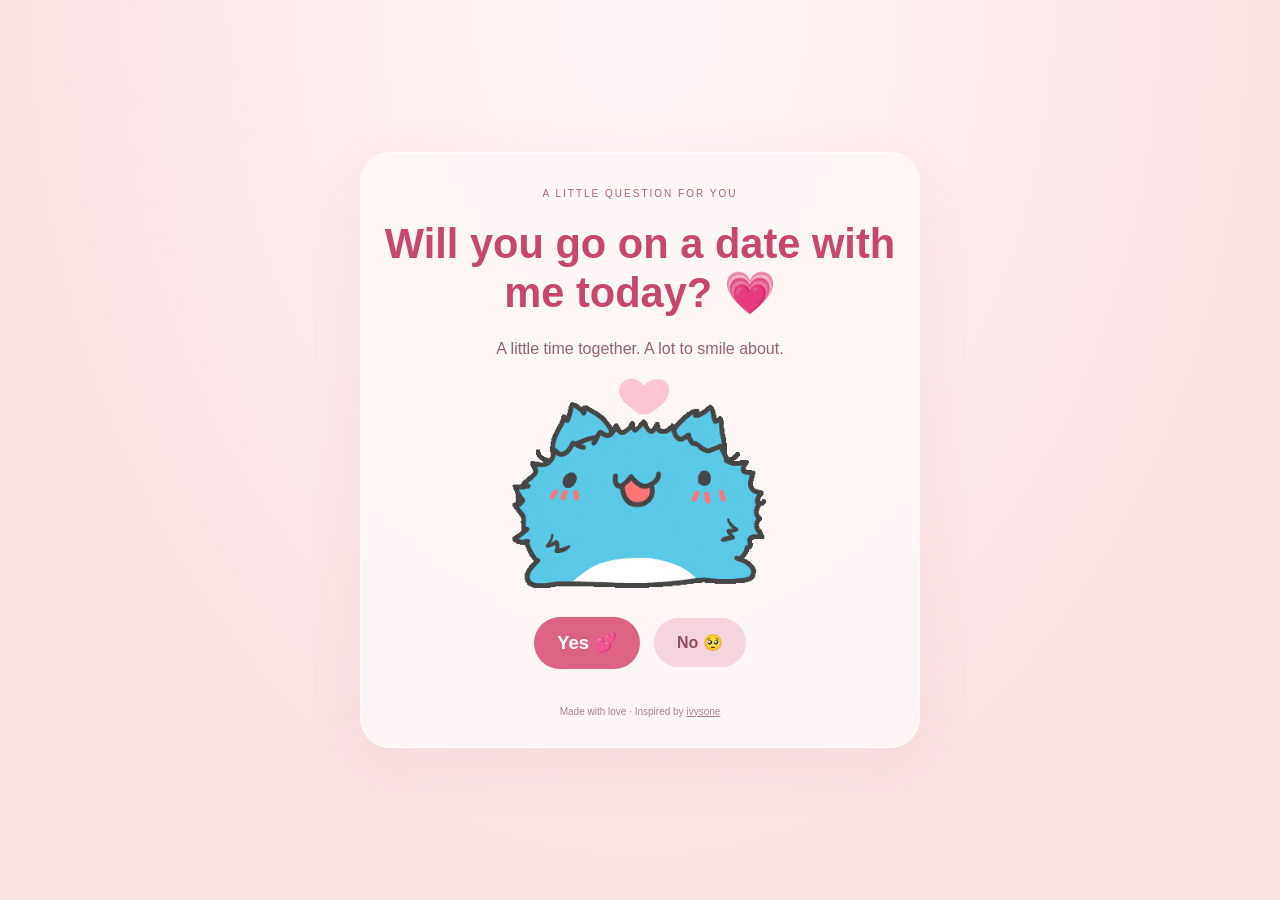
==== github-pages-ready/index.html @ 42f9b8e6 "Add files via upload" ====
<!DOCTYPE html><html lang="en"><head><meta charset="UTF-8"><meta name="viewport" content="width=device-width, initial-scale=1"><meta name="theme-color" content="#f9e3e3"><title>A little date invitation 💗</title><link rel="stylesheet" href="styles.css"></head><body><main class="container"><span class="eyebrow">A LITTLE QUESTION FOR YOU</span><h1>Will you go on a date with me today? 💗</h1><p class="subtitle">A little time together. A lot to smile about.</p><div class="gif_container"><img src="assets/invite.gif" alt="A cute animated character inviting you on a date" width="260" height="260"></div><div class="buttons"><button class="yes-button" onclick="handleYesClick()">Yes 💕</button><button class="no-button" onclick="handleNoClick()">No 🥺</button></div><p id="no-message" aria-live="polite"></p><button id="decline" class="text-button" hidden>Really no, maybe another day 💌</button><section id="decline-panel" hidden><p>That's okay! Send your answer?</p><button id="send-decline">Send my no 💌</button><button id="cancel-decline" class="text-button">Go back</button></section><p id="status" role="status" aria-live="polite"></p><footer>Made with love · Inspired by <a href="https://github.com/ivysone/Will-you-be-my-Valentine-">ivysone</a></footer></main><script src="config.js"></script><script src="booking.js"></script><script src="script.js"></script></body></html>
---- github-pages-ready/styles.css ----
/* Adapted from ivysone / Will-you-be-my-Valentine- (MIT). */
:root{font-family:Arial,sans-serif;color:#823449;background:#f9e3e3;font-synthesis:none}*{box-sizing:border-box}body{margin:0;min-height:100vh;min-height:100svh;display:flex;justify-content:center;align-items:center;padding:28px 18px;background:radial-gradient(ellipse at top,#fff5f6,#f9e3e3 70%)}.container{text-align:center;width:100%;max-width:560px;padding:30px 22px;background:#fff8f8e8;border:1px solid #fff;border-radius:30px;box-shadow:0 16px 60px #b54a6412}.eyebrow{font-size:10px;letter-spacing:2px;color:#ad6174}h1{font-size:clamp(1.9rem,7vw,2.6rem);line-height:1.18;color:#c8476a;margin:18px 0}.subtitle{line-height:1.6;color:#986074}.gif_container img{display:block;object-fit:contain;max-width:100%;height:auto;margin:16px auto;border-radius:22px}.buttons{display:flex;align-items:center;justify-content:center;gap:14px;flex-wrap:wrap;min-height:70px}button{font:inherit;font-weight:700;border:0;border-radius:999px;padding:15px 23px;min-height:48px;background:#dc6384;color:white;cursor:pointer;touch-action:manipulation;transition:transform .15s,font-size .2s}button:hover{transform:translateY(-2px)}button:disabled{cursor:default;opacity:.55;transform:none}.yes-button{font-size:1.15rem}.no-button{background:#f4d5de;color:#934b60}.text-button{background:transparent;color:#98536a;text-decoration:underline;font-size:.85rem;padding:12px}.back-link{display:inline-block;margin-top:18px;font-size:.85rem;color:#98536a}footer{font-size:10px;color:#ad8190;margin-top:28px}footer a{color:inherit}#status{font-size:.9rem;line-height:1.6;overflow-wrap:anywhere}#status[data-error="true"]{color:#a02d42}fieldset{border:0;padding:0;margin:22px 0}legend{width:100%;margin-bottom:16px}.time-options{display:flex;flex-wrap:wrap;gap:10px;justify-content:center}.time-options input{position:absolute;opacity:0;width:1px;height:1px}.time-options label span{display:block;border:1px solid #e9becb;border-radius:14px;padding:14px 18px;cursor:pointer}.time-options input:checked+span{background:#dc6384;color:white;border-color:#dc6384}.time-options input:disabled+span{opacity:.4;text-decoration:line-through;cursor:default}button:focus-visible,a:focus-visible,.time-options input:focus-visible+span{outline:3px solid #9c3c63;outline-offset:4px}[hidden]{display:none!important}@media(prefers-reduced-motion:reduce){*{transition:none!important}}@media(max-width:360px){.container{padding:24px 14px}button{padding:14px 18px}}
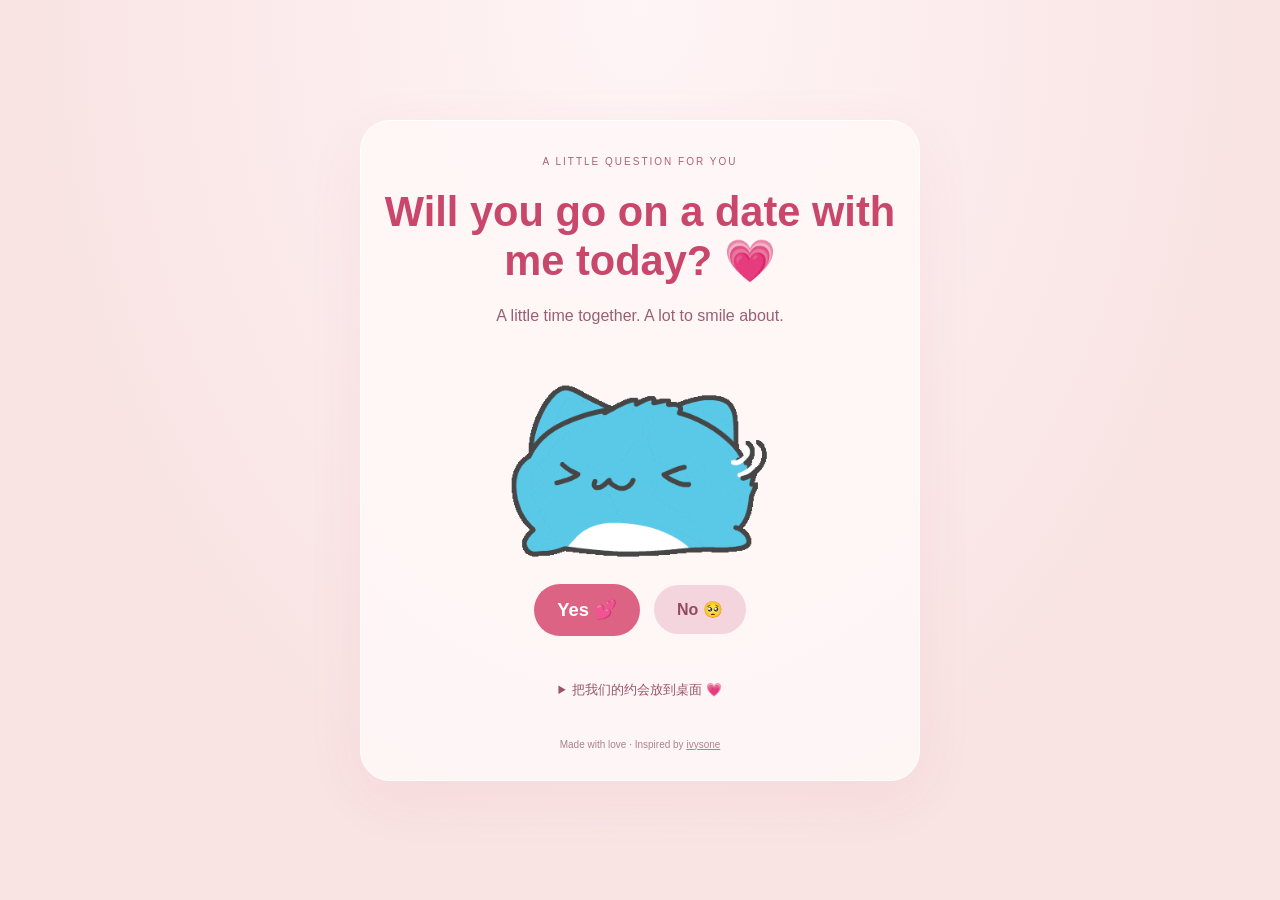
==== commit e4224b7b: "Add files via upload" ====
--- a/github-pages-ready/index.html
+++ b/github-pages-ready/index.html
@@ -1 +1 @@
-<!DOCTYPE html><html lang="en"><head><meta charset="UTF-8"><meta name="viewport" content="width=device-width, initial-scale=1"><meta name="theme-color" content="#f9e3e3"><title>A little date invitation 💗</title><link rel="stylesheet" href="styles.css"></head><body><main class="container"><span class="eyebrow">A LITTLE QUESTION FOR YOU</span><h1>Will you go on a date with me today? 💗</h1><p class="subtitle">A little time together. A lot to smile about.</p><div class="gif_container"><img src="assets/invite.gif" alt="A cute animated character inviting you on a date" width="260" height="260"></div><div class="buttons"><button class="yes-button" onclick="handleYesClick()">Yes 💕</button><button class="no-button" onclick="handleNoClick()">No 🥺</button></div><p id="no-message" aria-live="polite"></p><button id="decline" class="text-button" hidden>Really no, maybe another day 💌</button><section id="decline-panel" hidden><p>That's okay! Send your answer?</p><button id="send-decline">Send my no 💌</button><button id="cancel-decline" class="text-button">Go back</button></section><p id="status" role="status" aria-live="polite"></p><footer>Made with love · Inspired by <a href="https://github.com/ivysone/Will-you-be-my-Valentine-">ivysone</a></footer></main><script src="config.js"></script><script src="booking.js"></script><script src="script.js"></script></body></html>+<!DOCTYPE html><html lang="en"><head><meta charset="UTF-8"><meta name="viewport" content="width=device-width, initial-scale=1"><meta name="theme-color" content="#f9e3e3"><title>A little date invitation 💗</title><link rel="stylesheet" href="styles.css"><link rel="manifest" href="manifest.webmanifest"><link rel="apple-touch-icon" sizes="180x180" href="apple-touch-icon.png"><link rel="icon" type="image/png" sizes="192x192" href="icon-192.png"><meta name="apple-mobile-web-app-capable" content="yes"><meta name="apple-mobile-web-app-status-bar-style" content="default"><meta name="apple-mobile-web-app-title" content="我们的约会"><meta name="mobile-web-app-capable" content="yes"></head><body><main class="container"><span class="eyebrow">A LITTLE QUESTION FOR YOU</span><h1>Will you go on a date with me today? 💗</h1><p class="subtitle">A little time together. A lot to smile about.</p><div class="gif_container"><img src="assets/invite.gif" alt="A cute animated character inviting you on a date" width="260" height="260"></div><div class="buttons"><button class="yes-button" onclick="handleYesClick()">Yes 💕</button><button class="no-button" onclick="handleNoClick()">No 🥺</button></div><p id="no-message" aria-live="polite"></p><button id="decline" class="text-button" hidden>Really no, maybe another day 💌</button><section id="decline-panel" hidden><p>That's okay! Send your answer?</p><button id="send-decline">Send my no 💌</button><button id="cancel-decline" class="text-button">Go back</button></section><p id="status" role="status" aria-live="polite"></p><details class="install-guide"><summary>把我们的约会放到桌面 💗</summary><p>iPhone：用 Safari 打开，点“分享”→“添加到主屏幕”；若显示“作为网页 App 打开”，保持开启。</p><p>安卓：用 Chrome 打开，在菜单中选择“安装应用”或“添加到主屏幕”。</p><p>添加后可从桌面图标打开。预约提交需要联网。</p><button id="install-app" class="text-button" hidden>安装我们的约会 💗</button></details><footer>Made with love · Inspired by <a href="https://github.com/ivysone/Will-you-be-my-Valentine-">ivysone</a></footer></main><script src="config.js"></script><script src="meals.js"></script><script src="booking.js"></script><script src="script.js"></script><script src="pwa.js"></script></body></html>
--- a/github-pages-ready/styles.css
+++ b/github-pages-ready/styles.css
@@ -1,2 +1,9 @@
 /* Adapted from ivysone / Will-you-be-my-Valentine- (MIT). */
 :root{font-family:Arial,sans-serif;color:#823449;background:#f9e3e3;font-synthesis:none}*{box-sizing:border-box}body{margin:0;min-height:100vh;min-height:100svh;display:flex;justify-content:center;align-items:center;padding:28px 18px;background:radial-gradient(ellipse at top,#fff5f6,#f9e3e3 70%)}.container{text-align:center;width:100%;max-width:560px;padding:30px 22px;background:#fff8f8e8;border:1px solid #fff;border-radius:30px;box-shadow:0 16px 60px #b54a6412}.eyebrow{font-size:10px;letter-spacing:2px;color:#ad6174}h1{font-size:clamp(1.9rem,7vw,2.6rem);line-height:1.18;color:#c8476a;margin:18px 0}.subtitle{line-height:1.6;color:#986074}.gif_container img{display:block;object-fit:contain;max-width:100%;height:auto;margin:16px auto;border-radius:22px}.buttons{display:flex;align-items:center;justify-content:center;gap:14px;flex-wrap:wrap;min-height:70px}button{font:inherit;font-weight:700;border:0;border-radius:999px;padding:15px 23px;min-height:48px;background:#dc6384;color:white;cursor:pointer;touch-action:manipulation;transition:transform .15s,font-size .2s}button:hover{transform:translateY(-2px)}button:disabled{cursor:default;opacity:.55;transform:none}.yes-button{font-size:1.15rem}.no-button{background:#f4d5de;color:#934b60}.text-button{background:transparent;color:#98536a;text-decoration:underline;font-size:.85rem;padding:12px}.back-link{display:inline-block;margin-top:18px;font-size:.85rem;color:#98536a}footer{font-size:10px;color:#ad8190;margin-top:28px}footer a{color:inherit}#status{font-size:.9rem;line-height:1.6;overflow-wrap:anywhere}#status[data-error="true"]{color:#a02d42}fieldset{border:0;padding:0;margin:22px 0}legend{width:100%;margin-bottom:16px}.time-options{display:flex;flex-wrap:wrap;gap:10px;justify-content:center}.time-options input{position:absolute;opacity:0;width:1px;height:1px}.time-options label span{display:block;border:1px solid #e9becb;border-radius:14px;padding:14px 18px;cursor:pointer}.time-options input:checked+span{background:#dc6384;color:white;border-color:#dc6384}.time-options input:disabled+span{opacity:.4;text-decoration:line-through;cursor:default}button:focus-visible,a:focus-visible,.time-options input:focus-visible+span{outline:3px solid #9c3c63;outline-offset:4px}[hidden]{display:none!important}@media(prefers-reduced-motion:reduce){*{transition:none!important}}@media(max-width:360px){.container{padding:24px 14px}button{padding:14px 18px}}
+
+/* Food cards: names above distinct emoji, two columns on phones. */
+.meal-container{max-width:560px}.meal-container h1{font-size:clamp(1.65rem,6vw,2.2rem)}.meal-legend{font-size:.9rem;color:#986074}.meal-options{display:grid;grid-template-columns:repeat(2,minmax(0,1fr));gap:12px}.meal-options label{position:relative;min-width:0}.meal-options input{position:absolute;opacity:0;width:1px;height:1px}.meal-card{display:flex;flex-direction:column;align-items:center;justify-content:center;gap:12px;min-height:132px;padding:16px 10px;border:2px solid #f0d4de;border-radius:20px;background:#fffafb;cursor:pointer;transition:background .15s,border-color .15s,transform .15s}.meal-name{font-size:1rem;font-weight:700;color:#934b60}.meal-emoji{font-family:Apple Color Emoji,Segoe UI Emoji,sans-serif;font-size:42px;line-height:1.2}.meal-options input:checked+.meal-card{background:#fce0e9;border-color:#dc6384;box-shadow:0 4px 16px #dc63841a}.meal-options input:focus-visible+.meal-card{outline:3px solid #9c3c63;outline-offset:3px}@media(hover:hover){.meal-card:hover{transform:translateY(-2px);border-color:#dc6384}}@media(prefers-reduced-motion:reduce){.meal-card{transition:none}}
+
+.install-guide{margin-top:24px;color:#98536a;font-size:.8rem;line-height:1.7;text-align:left}.install-guide summary{text-align:center;cursor:pointer;padding:10px}.connection-notice{padding:12px;border-radius:14px;background:#fce0e9;color:#934b60;font-size:.85rem;line-height:1.6}body{padding-top:max(28px,env(safe-area-inset-top));padding-bottom:max(28px,env(safe-area-inset-bottom));padding-left:max(18px,env(safe-area-inset-left));padding-right:max(18px,env(safe-area-inset-right))}
+
+.date-options{display:grid;grid-template-columns:repeat(2,minmax(0,1fr));gap:10px}.date-options label{position:relative;min-width:0}.date-options input{position:absolute;opacity:0;width:1px;height:1px}.date-options span{display:flex;min-height:52px;align-items:center;justify-content:center;padding:10px 6px;border:1px solid #e9becb;border-radius:14px;cursor:pointer;font-size:.82rem;line-height:1.4}.date-options input:checked+span{background:#dc6384;color:white;border-color:#dc6384}.date-options input:focus-visible+span{outline:3px solid #9c3c63;outline-offset:3px}
